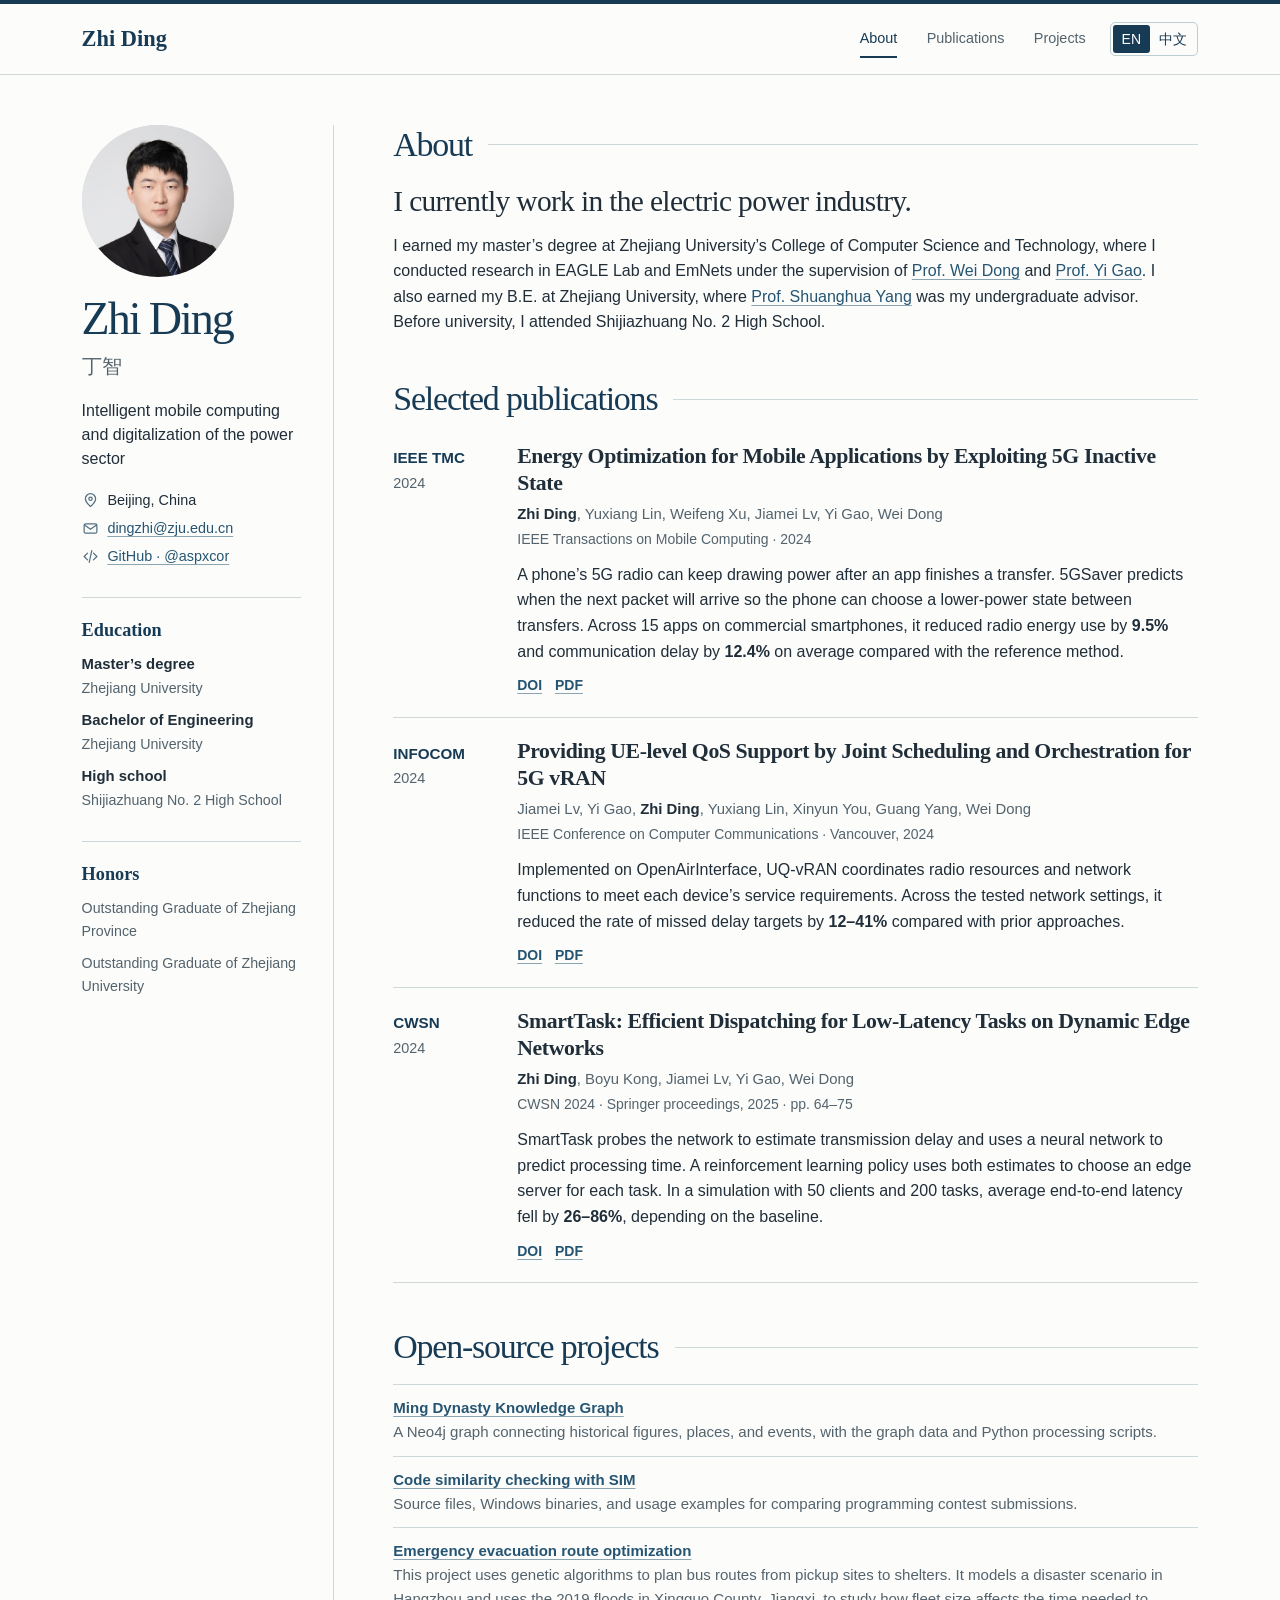
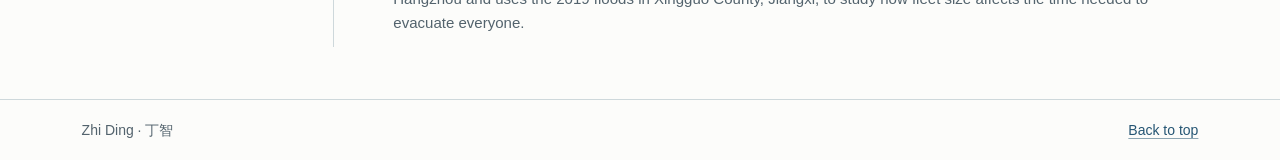
==== index.html @ 8f753d98 "Publish bilingual academic homepage" ====
<!doctype html>
<html lang="en">
<head>
  <meta charset="utf-8">
  <meta name="viewport" content="width=device-width,initial-scale=1">
  <meta name="description" content="Zhi Ding’s academic homepage. Research interests include intelligent mobile computing and digitalization of the power sector. Biography, selected publications, and open-source projects.">
  <meta name="theme-color" content="#173a55">
  <title>Zhi Ding | Academic Homepage</title>
  <link rel="alternate" hreflang="zh-CN" href="zh.html">
  <link rel="stylesheet" href="style.css">
  <script src="navigation.js" defer></script>
</head>
<body id="top">
  <a class="skip" href="#main">Skip to content</a>
  <header class="mast">
    <div class="wrap mast-inner">
      <a class="wordmark" href="#top" aria-label="Zhi Ding, back to top">Zhi Ding</a>
      <nav aria-label="Sections"><a href="#about" aria-current="location">About</a><a href="#publications">Publications</a><a href="#software">Projects</a></nav>
      <div class="language" role="group" aria-label="Page language"><span lang="en" aria-current="page">EN</span><a data-switch href="zh.html" lang="zh-CN" hreflang="zh-CN">中文</a></div>
    </div>
  </header>
  <div class="wrap layout">
    <aside class="profile" aria-label="Researcher profile">
      <div class="profile-top">
        <div class="portrait"><img src="assets/zhi-ding.jpg" width="724" height="1086" alt="Portrait of Zhi Ding"></div>
        <h1>Zhi Ding</h1><p class="other-name" lang="zh-CN">丁智</p>
        <p class="field">Intelligent mobile computing and digitalization of the power sector</p>
        <ul class="contact">
          <li><svg viewBox="0 0 20 20" fill="none" stroke="currentColor" stroke-width="1.45" stroke-linecap="round" stroke-linejoin="round" aria-hidden="true"><path d="M16 8c0 4-6 9-6 9S4 12 4 8a6 6 0 1 1 12 0Z"/><circle cx="10" cy="8" r="2"/></svg>Beijing, China</li>
          <li><svg viewBox="0 0 20 20" fill="none" stroke="currentColor" stroke-width="1.45" stroke-linecap="round" stroke-linejoin="round" aria-hidden="true"><rect x="2.5" y="4.5" width="15" height="11" rx="1.8"/><path d="m3 6 7 5 7-5"/></svg><a href="mailto:dingzhi@zju.edu.cn">dingzhi@zju.edu.cn</a></li>
          <li><svg viewBox="0 0 20 20" fill="none" stroke="currentColor" stroke-width="1.45" stroke-linecap="round" stroke-linejoin="round" aria-hidden="true"><path d="m6.5 6-4 4 4 4m7-8 4 4-4 4m-2-11-3 14"/></svg><a href="https://github.com/aspxcor">GitHub · @aspxcor</a></li>
        </ul>
      </div>
      <div class="background">
        <section class="aside-block"><h2>Education</h2><dl>
          <dt>Master’s degree</dt><dd>Zhejiang University</dd>
          <dt>Bachelor of Engineering</dt><dd>Zhejiang University</dd>
          <dt>High school</dt><dd>Shijiazhuang No. 2 High School</dd>
        </dl></section>
        <section class="aside-block"><h2>Honors</h2>
          <p>Outstanding Graduate of Zhejiang Province</p>
          <p>Outstanding Graduate of Zhejiang University</p>
        </section>
      </div>
    </aside>
    <main id="main">
      <section class="main-section" id="about">
        <div class="section-heading"><h2>About</h2></div>
        <p class="lead">I currently work in the electric power industry.</p>
        <p class="bio">I earned my master’s degree at Zhejiang University’s College of Computer Science and Technology, where I conducted research in EAGLE Lab and EmNets under the supervision of <a href="https://dongw.emnets.cn/">Prof. Wei Dong</a> and <a href="https://person.zju.edu.cn/gaoyi">Prof. Yi Gao</a>. I also earned my B.E. at Zhejiang University, where <a href="https://www.nfu.edu.cn/info/1221/114301.htm">Prof. Shuanghua Yang</a> was my undergraduate advisor. Before university, I attended Shijiazhuang No. 2 High School.</p>
      </section>
      <section class="main-section" id="publications">
        <div class="section-heading"><h2 id="research">Selected publications</h2></div>
        
        <article class="paper" id="paper-5gsaver">
          <div class="venue"><b>IEEE TMC</b><time datetime="2024">2024</time></div>
          <div>
            <h3 lang="en"><a href="https://doi.org/10.1109/TMC.2024.3377696">Energy Optimization for Mobile Applications by Exploiting 5G Inactive State</a></h3>
            
            <p class="authors" lang="en"><strong>Zhi Ding</strong>, Yuxiang Lin, Weifeng Xu, Jiamei Lv, Yi Gao, Wei Dong</p>
            <p class="pub-note">IEEE Transactions on Mobile Computing · 2024</p>
            <p class="finding" id="result-5gsaver">A phone’s 5G radio can keep drawing power after an app finishes a transfer. 5GSaver predicts when the next packet will arrive so the phone can choose a lower-power state between transfers. Across 15 apps on commercial smartphones, it reduced radio energy use by <strong>9.5%</strong> and communication delay by <strong>12.4%</strong> on average compared with the reference method.</p>
            <div class="links"><a href="https://doi.org/10.1109/TMC.2024.3377696" aria-label="5GSaver DOI">DOI</a><a href="https://www.emnets.cn/zh/publication/tmc-5gsaver/Energy_Optimization_for_Mobile_Applications_by_Exploiting_5G_Inactive_State.pdf" aria-label="5GSaver PDF">PDF</a></div>
          </div>
        </article>
        <article class="paper" id="paper-uq-vran">
          <div class="venue"><b>INFOCOM</b><time datetime="2024">2024</time></div>
          <div>
            <h3 lang="en"><a href="https://doi.org/10.1109/INFOCOM52122.2024.10621408">Providing UE-level QoS Support by Joint Scheduling and Orchestration for 5G vRAN</a></h3>
            
            <p class="authors" lang="en">Jiamei Lv, Yi Gao, <strong>Zhi Ding</strong>, Yuxiang Lin, Xinyun You, Guang Yang, Wei Dong</p>
            <p class="pub-note">IEEE Conference on Computer Communications · Vancouver, 2024</p>
            <p class="finding" id="result-uq-vran">Implemented on OpenAirInterface, UQ-vRAN coordinates radio resources and network functions to meet each device’s service requirements. Across the tested network settings, it reduced the rate of missed delay targets by <strong>12–41%</strong> compared with prior approaches.</p>
            <div class="links"><a href="https://doi.org/10.1109/INFOCOM52122.2024.10621408" aria-label="UQ-vRAN DOI">DOI</a><a href="https://www.emnets.cn/zh/publication/infocom-24-uqvran/uq-vran.pdf" aria-label="UQ-vRAN PDF">PDF</a></div>
          </div>
        </article>
        <article class="paper" id="paper-smarttask">
          <div class="venue"><b>CWSN</b><time datetime="2024">2024</time></div>
          <div>
            <h3 lang="en"><a href="https://doi.org/10.1007/978-981-96-2186-6_6">SmartTask: Efficient Dispatching for Low-Latency Tasks on Dynamic Edge Networks</a></h3>
            
            <p class="authors" lang="en"><strong>Zhi Ding</strong>, Boyu Kong, Jiamei Lv, Yi Gao, Wei Dong</p>
            <p class="pub-note">CWSN 2024 · Springer proceedings, 2025 · pp. 64–75</p>
            <p class="finding" id="result-smarttask">SmartTask probes the network to estimate transmission delay and uses a neural network to predict processing time. A reinforcement learning policy uses both estimates to choose an edge server for each task. In a simulation with 50 clients and 200 tasks, average end-to-end latency fell by <strong>26–86%</strong>, depending on the baseline.</p>
            <div class="links"><a href="https://doi.org/10.1007/978-981-96-2186-6_6" aria-label="SmartTask DOI">DOI</a><a href="papers/smarttask.pdf" aria-label="SmartTask PDF">PDF</a></div>
          </div>
        </article>
      </section>
      <section class="main-section project-list" id="software">
        <div class="section-heading"><h2>Open-source projects</h2></div>
          <ul><li><a href="https://github.com/aspxcor/Ming-Dynasty-Knowledge-Graph">Ming Dynasty Knowledge Graph</a><span>A Neo4j graph connecting historical figures, places, and events, with the graph data and Python processing scripts.</span></li>
          <li><a href="https://github.com/aspxcor/Code-Repetition-Check-sim">Code similarity checking with SIM</a><span>Source files, Windows binaries, and usage examples for comparing programming contest submissions.</span></li>
          <li><a href="https://github.com/aspxcor/Optimization-Plan-for-Emergency-Evacuation-of-Personnel-Based-on-Optimization-Algorithm">Emergency evacuation route optimization</a><span>This project uses genetic algorithms to plan bus routes from pickup sites to shelters. It models a disaster scenario in Hangzhou and uses the 2019 floods in Xingguo County, Jiangxi, to study how fleet size affects the time needed to evacuate everyone.</span></li></ul>
      </section>
    </main>
  </div>
  <footer class="footer"><div class="wrap"><span>Zhi Ding · 丁智</span><a href="#top">Back to top</a></div></footer>
</body>
</html>
---- style.css ----
:root {
  color-scheme: light;
  --ink: #202e3a;
  --navy: #173a55;
  --link: #255573;
  --muted: #53636d;
  --line: #ced8db;
  --canvas: #fcfcfa;
  --serif: 'Spectral', 'Iowan Old Style', 'Palatino Linotype', Palatino, Georgia, 'Songti SC', 'Noto Serif CJK SC', serif;
  --sans: 'DM Sans', -apple-system, BlinkMacSystemFont, 'Segoe UI', 'PingFang SC', 'Microsoft YaHei', sans-serif;
  --header: 5.5rem;
}
* { box-sizing: border-box; }
body { margin: 0; background: var(--canvas); color: var(--ink); font: 1rem/1.6 var(--sans); }
h1, h2, h3, p, ul, dl, dd { margin: 0; }
a { color: var(--link); text-underline-offset: .18em; text-decoration-color: #8ca5b2; }
a:hover { color: #0a3a5d; text-decoration: underline; }
a:focus-visible { outline: 3px solid #1e6f89; outline-offset: 3px; border-radius: 2px; }
:where(section, article, main, footer, h2, .finding)[id] { scroll-margin-top: calc(var(--header) + 1rem); }
.skip { position: fixed; top: -6rem; left: .6rem; padding: .5rem 1rem; background: white; z-index: 12; }
.skip:focus { top: .5rem; }
.wrap { max-width: 77rem; padding-inline: clamp(1.25rem,4.5vw,4rem); margin: auto; }
.mast { position: sticky; top: 0; z-index: 5; background: var(--canvas); border-top: 4px solid var(--navy); border-bottom: 1px solid var(--line); }
.mast-inner { min-height: 4.35rem; display: flex; gap: 1.5rem; align-items: center; }
.wordmark { color: var(--navy); font: 600 1.4rem/1 var(--serif); text-decoration: none; white-space: nowrap; margin-right:auto; }
nav, .language { display:flex; align-items:center; }
nav { gap: clamp(.95rem,2.3vw,2.1rem); }
nav a { position:relative; display: flex; align-items:center; color:var(--muted); font-size:.9rem; text-decoration:none; min-height:2.75rem; }
nav a[aria-current="location"] { color:var(--navy); }
nav a[aria-current="location"]::after { content:''; position:absolute; left:0;right:0;bottom:3px;height:2px;background:var(--navy); }
.language { border: 1px solid #bdcdd4; border-radius: 5px; padding:2px; }
.language a,.language span { padding:.24rem .55rem; font-size:.875rem; line-height:1.45; color:var(--navy); text-decoration:none; border-radius:3px; }
.language [aria-current="page"] { background:var(--navy);color:white; }
.layout { display:grid; grid-template-columns:minmax(12.5rem,15.8rem) minmax(0,1fr); column-gap:clamp(2rem,4.6vw,4.6rem); padding-top:3.15rem; padding-bottom:3.3rem; }
.profile { border-right:1px solid var(--line); padding-right:clamp(1.2rem,2.5vw,2.6rem); }
.portrait { position:relative; width:9.5rem; max-width:100%; aspect-ratio:1; overflow:hidden; border-radius:50%; background:#ddd; }
/* Frame a 420px square starting at (152, 36) in the 724px-wide photograph. */
.portrait img { position:absolute; display:block; width:172.381%; height:auto; max-width:none; left:-36.19%; top:-8.571%; }
.profile h1 { font:500 clamp(2.4rem,3.6vw,3.2rem)/1.04 var(--serif);letter-spacing:-.045em;margin:1.1rem 0 .45rem;color:var(--navy); }
.other-name { font-family:var(--serif); font-size:1.25rem;color:var(--muted); }
.field { margin:1.1rem 0;max-width:17rem;line-height:1.5; }
.contact { list-style:none;padding:0;display:grid;gap:.32rem;font-size:.9rem; }
.contact li { display:flex;align-items:center;min-width:0;gap:.55rem; }
.contact svg { width:17px;height:17px;flex:none;color:#527082; }
.contact a { overflow-wrap:anywhere; }
.aside-block { margin-top:1.8rem;padding-top:1.25rem;border-top:1px solid var(--line); }
.aside-block h2 { margin-bottom:.6rem;color:var(--navy);font:600 1.14rem/1.4 var(--serif); }
.aside-block dt { font-weight:600;font-size:.93rem; }
.aside-block dd,.aside-block p { font-size:.89rem;color:var(--muted); }
.aside-block dd+dt,.aside-block p+p { margin-top:.6rem; }
.main-section+.main-section { margin-top:2.75rem; }
.section-heading { display:flex;align-items:baseline;gap:1rem;margin-bottom:1.05rem; }
.section-heading::after { content:'';flex:1;align-self:center;height:1px;background:var(--line); }
.section-heading h2 { color:var(--navy);font:500 clamp(1.73rem,2.65vw,2.25rem)/1.18 var(--serif);letter-spacing:-.035em; }
.lead { font:400 clamp(1.45rem,2.3vw,1.9rem)/1.32 var(--serif);letter-spacing:-.022em; max-width:41rem; margin:0 0 .75rem; }
.bio { max-width:49rem; }
.paper { display:grid; grid-template-columns:6.35rem minmax(0,1fr); gap:1.4rem; padding:1.27rem 0; border-bottom:1px solid var(--line); }
.paper:first-of-type { padding-top:.45rem; }
.venue { padding-top:.13rem; }
.venue b { font:600 .95rem/1.3 var(--sans); color:var(--navy); }
.venue time { display:block; color:var(--muted);font:400 .9rem/1.7 var(--sans);font-variant-numeric:tabular-nums; }
.paper h3 { font:600 clamp(1.17rem,1.7vw,1.45rem)/1.23 var(--serif);letter-spacing:-.018em; }
.paper h3 a { color:var(--ink);text-decoration:none; }
.paper h3 a:hover { text-decoration:underline;color:var(--link); }
.translation { margin-top:.32rem;color:var(--muted);font-size:.91rem; }
.authors { margin:.4rem 0 .08rem;color:var(--muted);font-size:.93rem; }
.authors strong { color:var(--ink); }
.pub-note { color:var(--muted);font-size:.875rem; }
.links { display:flex;flex-wrap:wrap;gap:.8rem;padding-top:.38rem; }
.links a { font-size:.875rem; font-weight:550; }
.paper .finding { margin:.7rem 0 .2rem; max-width:44rem; font-size:1rem; line-height:1.62; }
.project-list ul { list-style:none;padding:0; }
.project-list li { border-top:1px solid var(--line);padding:.7rem 0;font-size:.94rem; }
.project-list a { font-weight:600; }
.project-list span { display:block; color:var(--muted); }
.footer { border-top:1px solid var(--line);color:var(--muted);font-size:.875rem; }
.footer .wrap { display:flex;justify-content:space-between;align-items:center;gap:1rem;padding-block:1.15rem; }
:lang(zh-CN) .lead { line-height:1.55; }
:lang(zh-CN) .profile h1 { letter-spacing:.045em; }
@media(max-width:52rem) {
  .layout { grid-template-columns:11.7rem minmax(0,1fr);gap:1.55rem; }
  .paper { grid-template-columns:1fr;gap:.35rem; }
  .venue { display:flex;gap:.6rem;align-items:baseline;padding:0; }
}
@media(max-width:41rem) {
  :root { --header:7.2rem; }
  .mast-inner { flex-wrap:wrap;gap:.02rem 1rem;padding-top:.45rem; }
  .wordmark { font-size:1.23rem; }
  .language { order:1; }
  .language a,.language span { padding:.3rem .55rem; }
  nav { order:2;flex-basis:100%;justify-content:space-between;gap:.3rem;max-width:30rem; }
  nav a { font-size:.91rem; }
  .layout { display:flex;flex-direction:column;gap:1.5rem;padding-top:1.65rem; }
  .profile { display:contents; }
  .profile-top { display:grid;grid-template-columns:5.5rem 1fr;gap:0 1rem;align-items:center; }
  .portrait { width:5.5rem;grid-row:span 2; }
  .profile h1 { font-size:2.4rem;margin:0; }
  .other-name { font-size:1rem; }
  .field { grid-column:1/-1;margin:.8rem 0 .5rem;max-width:none; }
  .contact { grid-column:1/-1;display:flex;flex-wrap:wrap;gap:.2rem .85rem; }
  .background { order:2;display:grid;grid-template-columns:repeat(2,minmax(0,1fr));gap:1rem; }
  .aside-block { margin:0;padding-top:1rem; }
  main { min-width:0; }
  .main-section+.main-section { margin-top:2rem; }
  .layout { padding-bottom:1.7rem; }
}
@media(max-width:23rem) {
  .wrap { padding-inline:1rem; }
  .background { grid-template-columns:1fr; }
}
@media print {
  .mast,.skip,.footer {display:none;}
  .layout {display:block;padding:0;}
  .profile {display:block;border:0;padding:0;margin-bottom:1.5rem;}
  .profile-top {display:block;}
  .background,.portrait {display:none;}
  .paper {break-inside:avoid;}
  a {color:inherit;}
}
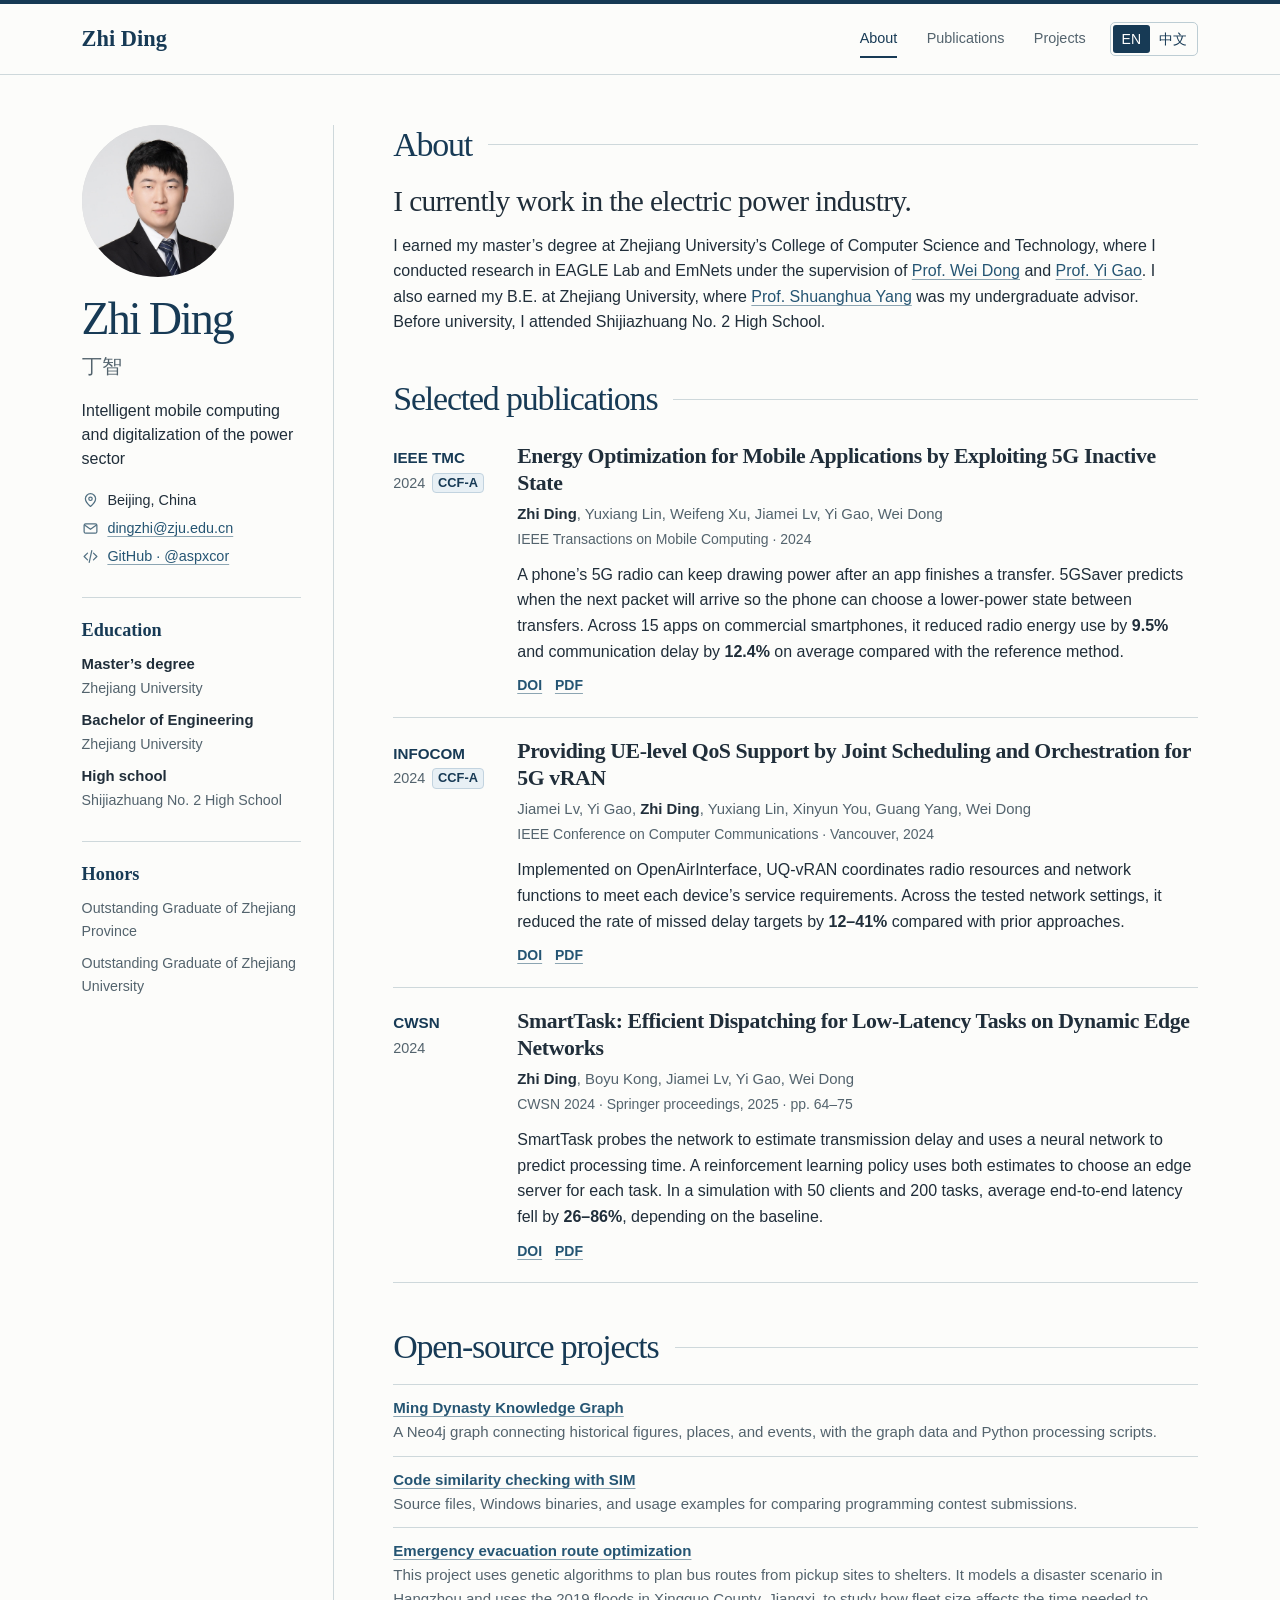
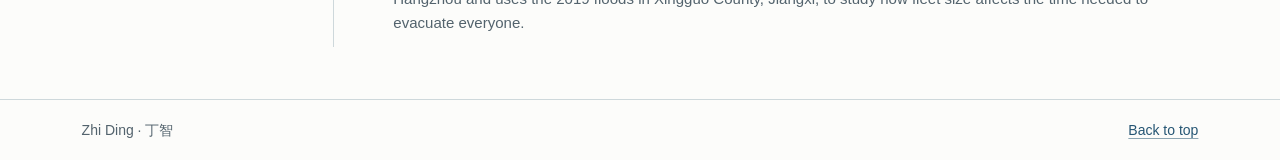
==== commit 6ef00a9d: "Mark IEEE TMC and INFOCOM publications as CCF-A" ====
--- a/index.html
+++ b/index.html
@@ -47,13 +47,16 @@
       <section class="main-section" id="about">
         <div class="section-heading"><h2>About</h2></div>
         <p class="lead">I currently work in the electric power industry.</p>
-        <p class="bio">I earned my master’s degree at Zhejiang University’s College of Computer Science and Technology, where I conducted research in EAGLE Lab and EmNets under the supervision of <a href="https://dongw.emnets.cn/">Prof. Wei Dong</a> and <a href="https://person.zju.edu.cn/gaoyi">Prof. Yi Gao</a>. I also earned my B.E. at Zhejiang University, where <a href="https://www.nfu.edu.cn/info/1221/114301.htm">Prof. Shuanghua Yang</a> was my undergraduate advisor. Before university, I attended Shijiazhuang No. 2 High School.</p>
+        <p class="bio">I earned my master’s degree at Zhejiang University’s College of Computer Science and Technology, where I conducted research in EAGLE Lab and EmNets under the supervision of <a href="https://dongw.emnets.cn/">Prof. Wei Dong</a> and <a href="https://yi-gao.github.io">Prof. Yi Gao</a>. I also earned my B.E. at Zhejiang University, where <a href="https://www.nfu.edu.cn/info/1221/114301.htm">Prof. Shuanghua Yang</a> was my undergraduate advisor. Before university, I attended Shijiazhuang No. 2 High School.</p>
       </section>
       <section class="main-section" id="publications">
         <div class="section-heading"><h2 id="research">Selected publications</h2></div>
         
         <article class="paper" id="paper-5gsaver">
-          <div class="venue"><b>IEEE TMC</b><time datetime="2024">2024</time></div>
+          <div class="venue">
+            <b>IEEE TMC</b>
+            <div class="venue-meta"><time datetime="2024">2024</time><span class="ccf-rank">CCF-A</span></div>
+          </div>
           <div>
             <h3 lang="en"><a href="https://doi.org/10.1109/TMC.2024.3377696">Energy Optimization for Mobile Applications by Exploiting 5G Inactive State</a></h3>
             
@@ -64,7 +67,10 @@
           </div>
         </article>
         <article class="paper" id="paper-uq-vran">
-          <div class="venue"><b>INFOCOM</b><time datetime="2024">2024</time></div>
+          <div class="venue">
+            <b>INFOCOM</b>
+            <div class="venue-meta"><time datetime="2024">2024</time><span class="ccf-rank">CCF-A</span></div>
+          </div>
           <div>
             <h3 lang="en"><a href="https://doi.org/10.1109/INFOCOM52122.2024.10621408">Providing UE-level QoS Support by Joint Scheduling and Orchestration for 5G vRAN</a></h3>
             
@@ -75,7 +81,10 @@
           </div>
         </article>
         <article class="paper" id="paper-smarttask">
-          <div class="venue"><b>CWSN</b><time datetime="2024">2024</time></div>
+          <div class="venue">
+            <b>CWSN</b>
+            <div class="venue-meta"><time datetime="2024">2024</time></div>
+          </div>
           <div>
             <h3 lang="en"><a href="https://doi.org/10.1007/978-981-96-2186-6_6">SmartTask: Efficient Dispatching for Low-Latency Tasks on Dynamic Edge Networks</a></h3>
             
--- a/style.css
+++ b/style.css
@@ -59,6 +59,16 @@
 .venue { padding-top:.13rem; }
 .venue b { font:600 .95rem/1.3 var(--sans); color:var(--navy); }
 .venue time { display:block; color:var(--muted);font:400 .9rem/1.7 var(--sans);font-variant-numeric:tabular-nums; }
+.venue-meta { display:flex; align-items:center; gap:.4rem; }
+.ccf-rank {
+  padding:.08rem .34rem;
+  border:1px solid #c2d3df;
+  border-radius:4px;
+  background:#e8f0f5;
+  color:var(--navy);
+  font:600 .8rem/1.25 var(--sans);
+  white-space:nowrap;
+}
 .paper h3 { font:600 clamp(1.17rem,1.7vw,1.45rem)/1.23 var(--serif);letter-spacing:-.018em; }
 .paper h3 a { color:var(--ink);text-decoration:none; }
 .paper h3 a:hover { text-decoration:underline;color:var(--link); }
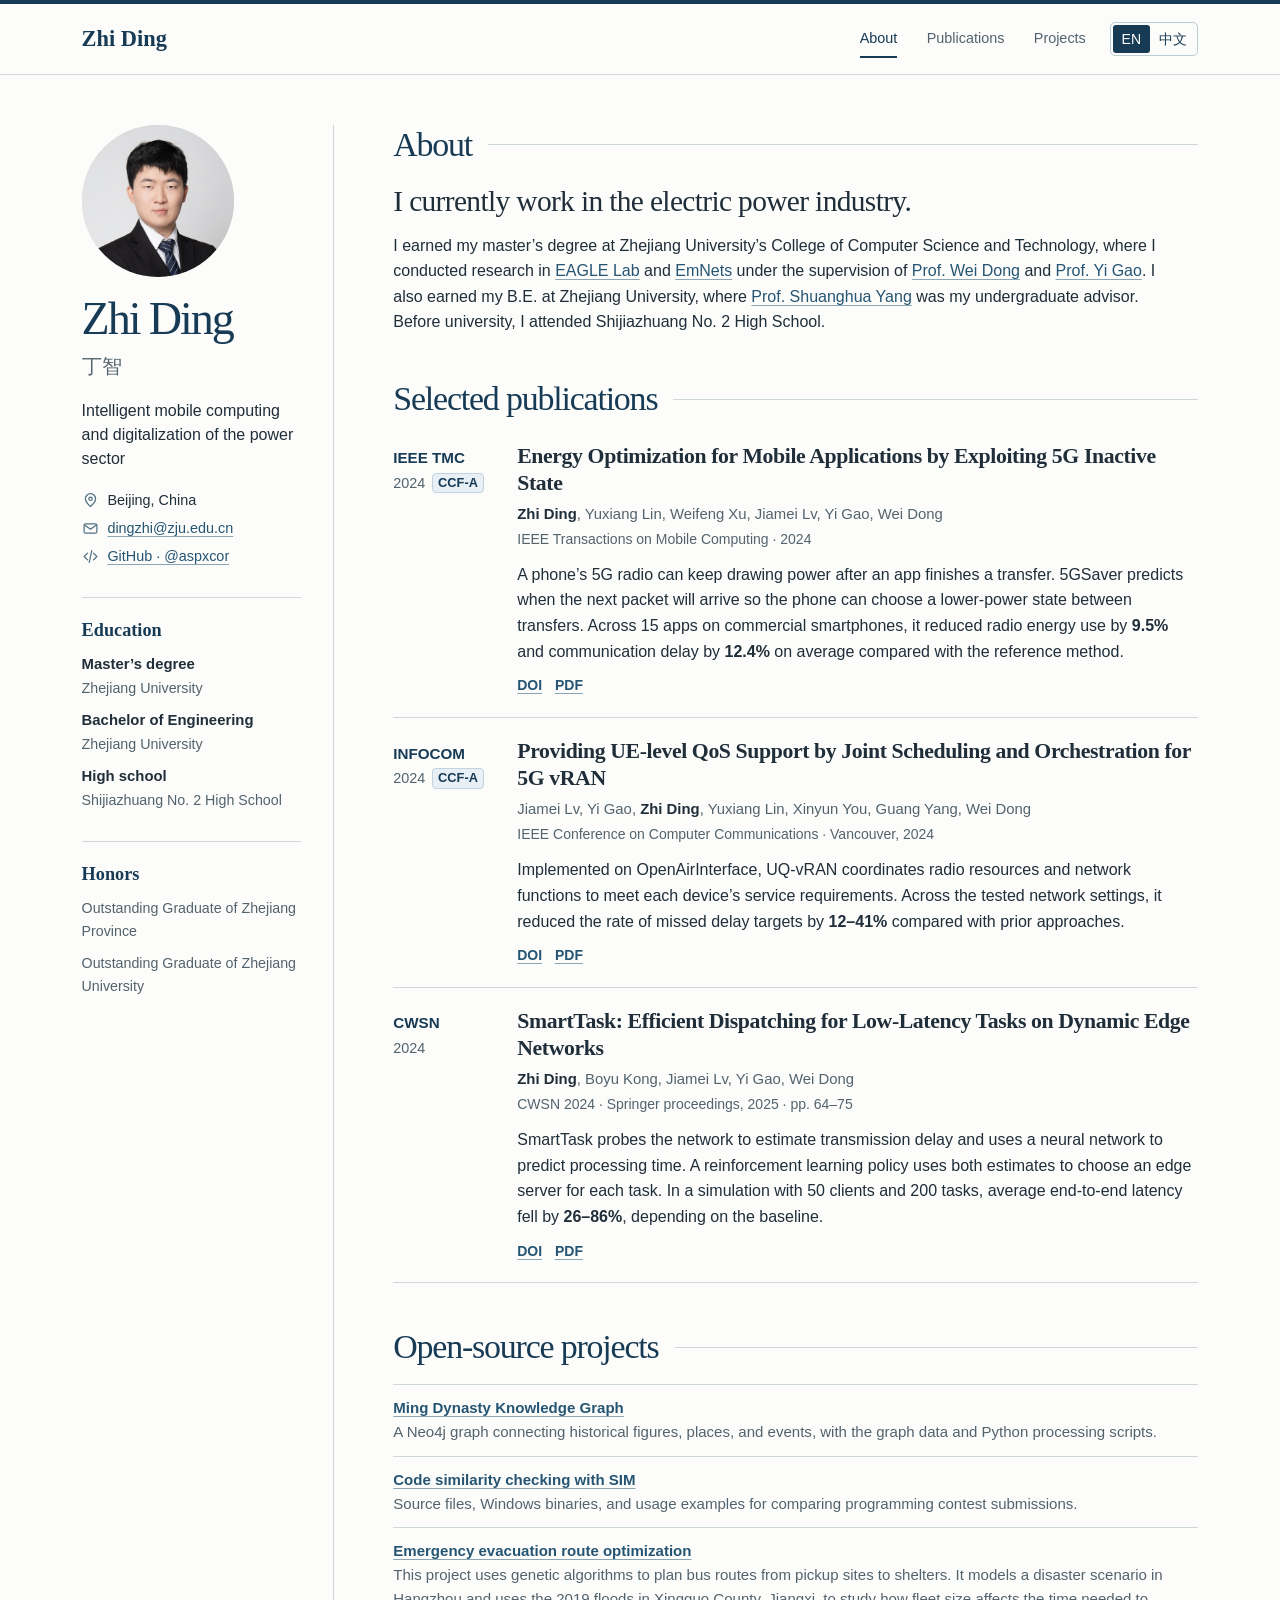
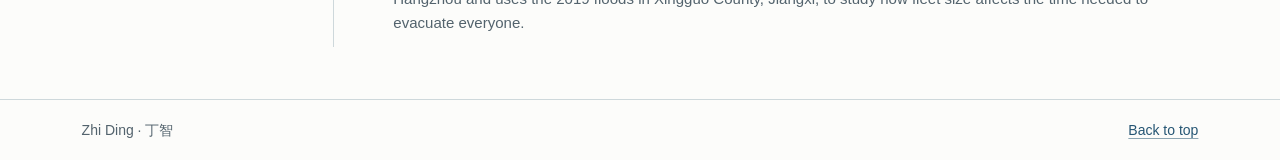
==== commit ce77989c: "Link EAGLE Lab and EmNets in both biographies" ====
--- a/index.html
+++ b/index.html
@@ -47,7 +47,7 @@
       <section class="main-section" id="about">
         <div class="section-heading"><h2>About</h2></div>
         <p class="lead">I currently work in the electric power industry.</p>
-        <p class="bio">I earned my master’s degree at Zhejiang University’s College of Computer Science and Technology, where I conducted research in EAGLE Lab and EmNets under the supervision of <a href="https://dongw.emnets.cn/">Prof. Wei Dong</a> and <a href="https://yi-gao.github.io">Prof. Yi Gao</a>. I also earned my B.E. at Zhejiang University, where <a href="https://www.nfu.edu.cn/info/1221/114301.htm">Prof. Shuanghua Yang</a> was my undergraduate advisor. Before university, I attended Shijiazhuang No. 2 High School.</p>
+        <p class="bio">I earned my master’s degree at Zhejiang University’s College of Computer Science and Technology, where I conducted research in <a href="https://eagle.zju.edu.cn/">EAGLE Lab</a> and <a href="https://www.emnets.cn/zh/">EmNets</a> under the supervision of <a href="https://dongw.emnets.cn/">Prof. Wei Dong</a> and <a href="https://yi-gao.github.io">Prof. Yi Gao</a>. I also earned my B.E. at Zhejiang University, where <a href="https://www.nfu.edu.cn/info/1221/114301.htm">Prof. Shuanghua Yang</a> was my undergraduate advisor. Before university, I attended Shijiazhuang No. 2 High School.</p>
       </section>
       <section class="main-section" id="publications">
         <div class="section-heading"><h2 id="research">Selected publications</h2></div>
